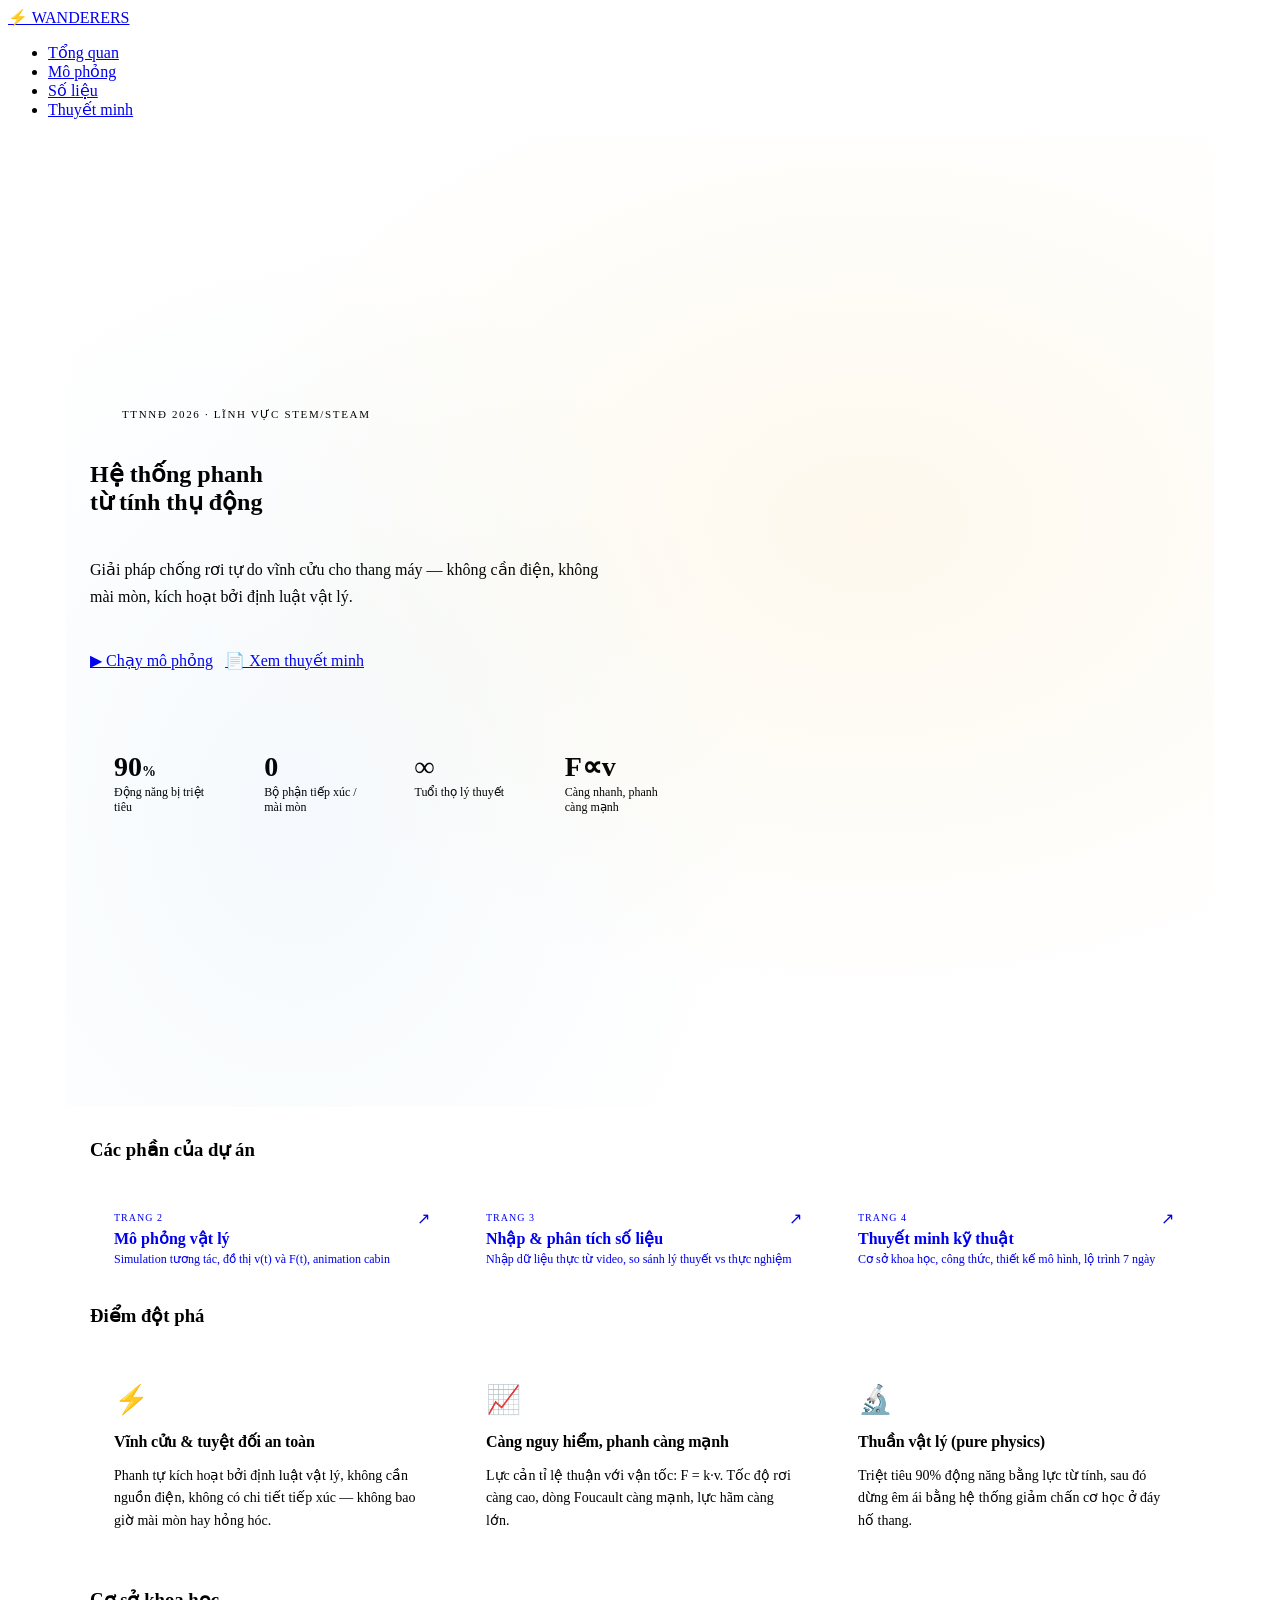
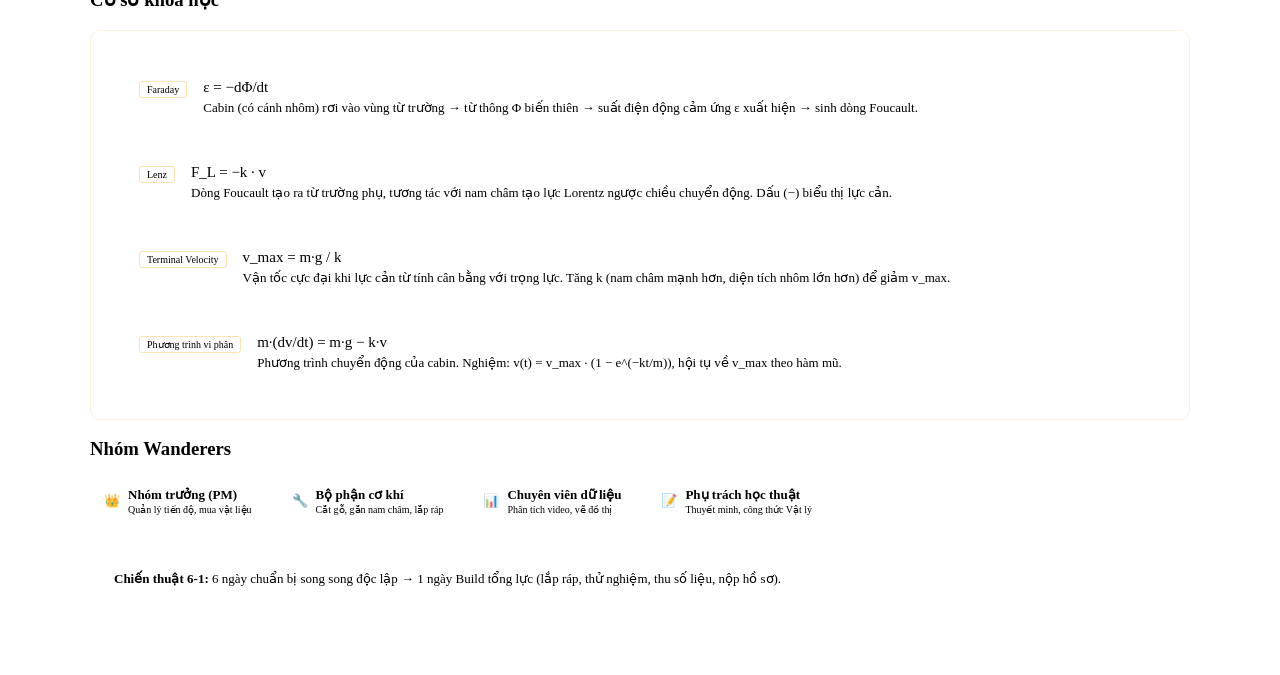
==== index.html @ 01969285 "Add files via upload" ====
<!DOCTYPE html>
<html lang="vi">
<head>
<meta charset="UTF-8">
<meta name="viewport" content="width=device-width, initial-scale=1.0">
<title>Phanh Từ Tính Thụ Động — Wanderers</title>
<link rel="stylesheet" href="assets/style.css">
<style>
.hero {
  min-height: calc(100vh - 56px);
  display: flex;
  flex-direction: column;
  justify-content: center;
  padding: 4rem 1.5rem;
  position: relative;
  overflow: hidden;
}
.hero-bg {
  position: absolute;
  inset: 0;
  background: radial-gradient(ellipse 60% 50% at 70% 40%, rgba(240,165,0,0.07), transparent),
              radial-gradient(ellipse 40% 60% at 20% 70%, rgba(58,143,212,0.05), transparent);
  pointer-events: none;
}
.hero-tag {
  font-family: var(--mono);
  font-size: 11px;
  letter-spacing: 0.15em;
  color: var(--accent);
  text-transform: uppercase;
  margin-bottom: 1.2rem;
  display: flex;
  align-items: center;
  gap: 8px;
}
.hero-tag::before {
  content: '';
  width: 24px; height: 1px;
  background: var(--accent);
}
.hero h1 {
  max-width: 700px;
  margin-bottom: 1.5rem;
}
.hero h1 span { color: var(--accent); }
.hero p {
  max-width: 520px;
  color: var(--text2);
  font-size: 16px;
  margin-bottom: 2.5rem;
  line-height: 1.7;
}
.hero-cta {
  display: flex;
  gap: 12px;
  flex-wrap: wrap;
}
.hero-stats {
  display: grid;
  grid-template-columns: repeat(auto-fit, minmax(140px, 1fr));
  gap: 1px;
  background: var(--border);
  border: 1px solid var(--border);
  border-radius: 10px;
  overflow: hidden;
  margin-top: 4rem;
  max-width: 600px;
}
.hero-stat {
  background: var(--bg2);
  padding: 1.2rem 1.5rem;
}
.hero-stat .n {
  font-family: var(--mono);
  font-size: 28px;
  font-weight: 700;
  color: var(--accent);
  line-height: 1;
}
.hero-stat .u { font-size: 14px; color: var(--text3); }
.hero-stat .d { font-size: 12px; color: var(--text3); margin-top: 4px; }

.feature-grid {
  display: grid;
  grid-template-columns: repeat(auto-fit, minmax(280px, 1fr));
  gap: 1rem;
  margin-top: 2rem;
}

.feature-card {
  background: var(--bg2);
  border: 1px solid var(--border);
  border-radius: 12px;
  padding: 1.5rem;
  transition: border-color 0.2s, transform 0.2s;
  position: relative;
  overflow: hidden;
}
.feature-card:hover {
  border-color: rgba(240,165,0,0.3);
  transform: translateY(-2px);
}
.feature-icon {
  font-size: 28px;
  margin-bottom: 1rem;
  display: block;
}
.feature-card h3 {
  color: var(--text);
  margin-bottom: 0.5rem;
  font-family: var(--display);
  font-size: 16px;
  font-weight: 700;
  text-transform: none;
  letter-spacing: -0.01em;
}
.feature-card p { color: var(--text2); font-size: 14px; line-height: 1.6; }

.physics-box {
  background: var(--bg3);
  border: 1px solid rgba(240,165,0,0.15);
  border-radius: 10px;
  padding: 2rem;
}
.eq-list {
  display: flex;
  flex-direction: column;
  gap: 1rem;
}
.eq-item {
  display: flex;
  align-items: flex-start;
  gap: 1rem;
  padding: 1rem;
  background: var(--bg2);
  border-radius: 8px;
  border: 1px solid var(--border);
}
.eq-num {
  font-family: var(--mono);
  font-size: 10px;
  color: var(--accent);
  border: 1px solid rgba(240,165,0,0.3);
  padding: 2px 7px;
  border-radius: 3px;
  white-space: nowrap;
  margin-top: 2px;
}
.eq-formula {
  font-family: var(--mono);
  font-size: 15px;
  color: var(--accent);
  margin-bottom: 4px;
}
.eq-desc { font-size: 13px; color: var(--text2); }

.team-row {
  display: flex;
  gap: 12px;
  flex-wrap: wrap;
  margin-top: 1rem;
}
.team-chip {
  background: var(--bg3);
  border: 1px solid var(--border);
  border-radius: 6px;
  padding: 8px 14px;
  font-size: 13px;
  display: flex;
  align-items: center;
  gap: 8px;
}
.team-chip .role {
  font-family: var(--mono);
  font-size: 10px;
  color: var(--text3);
  display: block;
  margin-top: 1px;
}

.page-nav-grid {
  display: grid;
  grid-template-columns: repeat(auto-fit, minmax(200px, 1fr));
  gap: 1rem;
  margin-top: 2rem;
}
.page-nav-card {
  background: var(--bg2);
  border: 1px solid var(--border);
  border-radius: 12px;
  padding: 1.2rem 1.5rem;
  text-decoration: none;
  display: block;
  transition: all 0.2s;
  position: relative;
  overflow: hidden;
}
.page-nav-card:hover {
  border-color: rgba(240,165,0,0.4);
  transform: translateY(-2px);
  background: var(--bg3);
}
.page-nav-card .pnc-label {
  font-family: var(--mono);
  font-size: 10px;
  color: var(--text3);
  text-transform: uppercase;
  letter-spacing: 0.1em;
  margin-bottom: 6px;
}
.page-nav-card .pnc-title {
  font-family: var(--display);
  font-size: 16px;
  font-weight: 700;
  color: var(--text);
  margin-bottom: 4px;
}
.page-nav-card .pnc-desc { font-size: 12px; color: var(--text3); }
.page-nav-card .pnc-arrow {
  position: absolute;
  top: 1rem; right: 1rem;
  font-size: 16px;
  color: var(--text3);
  transition: color 0.2s, transform 0.2s;
}
.page-nav-card:hover .pnc-arrow {
  color: var(--accent);
  transform: translate(2px, -2px);
}
</style>
</head>
<body>

<nav>
  <a class="nav-logo" href="index.html">⚡ WANDERERS</a>
  <ul class="nav-links">
    <li><a href="index.html" class="active">Tổng quan</a></li>
    <li><a href="simulation.html">Mô phỏng</a></li>
    <li><a href="data.html">Số liệu</a></li>
    <li><a href="report.html">Thuyết minh</a></li>
  </ul>
</nav>

<main style="max-width:100%;padding:0;">
  <section class="hero" style="max-width:1100px;margin:0 auto;">
    <div class="hero-bg"></div>
    <div class="hero-tag">TTNNĐ 2026 · Lĩnh vực STEM/STEAM</div>
    <h1>Hệ thống phanh<br><span>từ tính thụ động</span></h1>
    <p>Giải pháp chống rơi tự do vĩnh cửu cho thang máy — không cần điện, không mài mòn, kích hoạt bởi định luật vật lý.</p>
    <div class="hero-cta">
      <a href="simulation.html" class="btn primary">▶ Chạy mô phỏng</a>
      <a href="report.html" class="btn">📄 Xem thuyết minh</a>
    </div>
    <div class="hero-stats">
      <div class="hero-stat">
        <div class="n">90<span class="u">%</span></div>
        <div class="d">Động năng bị triệt tiêu</div>
      </div>
      <div class="hero-stat">
        <div class="n">0</div>
        <div class="d">Bộ phận tiếp xúc / mài mòn</div>
      </div>
      <div class="hero-stat">
        <div class="n">∞</div>
        <div class="d">Tuổi thọ lý thuyết</div>
      </div>
      <div class="hero-stat">
        <div class="n">F∝v</div>
        <div class="d">Càng nhanh, phanh càng mạnh</div>
      </div>
    </div>
  </section>

  <div style="max-width:1100px;margin:0 auto;padding:0 1.5rem 4rem;">

    <div class="divider" style="margin:2rem 0;"></div>

    <!-- Navigation cards -->
    <div class="section-title"><h3>Các phần của dự án</h3></div>
    <div class="page-nav-grid">
      <a href="simulation.html" class="page-nav-card">
        <div class="pnc-arrow">↗</div>
        <div class="pnc-label">Trang 2</div>
        <div class="pnc-title">Mô phỏng vật lý</div>
        <div class="pnc-desc">Simulation tương tác, đồ thị v(t) và F(t), animation cabin</div>
      </a>
      <a href="data.html" class="page-nav-card">
        <div class="pnc-arrow">↗</div>
        <div class="pnc-label">Trang 3</div>
        <div class="pnc-title">Nhập & phân tích số liệu</div>
        <div class="pnc-desc">Nhập dữ liệu thực từ video, so sánh lý thuyết vs thực nghiệm</div>
      </a>
      <a href="report.html" class="page-nav-card">
        <div class="pnc-arrow">↗</div>
        <div class="pnc-label">Trang 4</div>
        <div class="pnc-title">Thuyết minh kỹ thuật</div>
        <div class="pnc-desc">Cơ sở khoa học, công thức, thiết kế mô hình, lộ trình 7 ngày</div>
      </a>
    </div>

    <div class="divider"></div>

    <!-- Features -->
    <div class="section-title"><h3>Điểm đột phá</h3></div>
    <div class="feature-grid">
      <div class="feature-card">
        <span class="feature-icon">⚡</span>
        <h3>Vĩnh cửu & tuyệt đối an toàn</h3>
        <p>Phanh tự kích hoạt bởi định luật vật lý, không cần nguồn điện, không có chi tiết tiếp xúc — không bao giờ mài mòn hay hỏng hóc.</p>
      </div>
      <div class="feature-card">
        <span class="feature-icon">📈</span>
        <h3>Càng nguy hiểm, phanh càng mạnh</h3>
        <p>Lực cản tỉ lệ thuận với vận tốc: F = k·v. Tốc độ rơi càng cao, dòng Foucault càng mạnh, lực hãm càng lớn.</p>
      </div>
      <div class="feature-card">
        <span class="feature-icon">🔬</span>
        <h3>Thuần vật lý (pure physics)</h3>
        <p>Triệt tiêu 90% động năng bằng lực từ tính, sau đó dừng êm ái bằng hệ thống giảm chấn cơ học ở đáy hố thang.</p>
      </div>
    </div>

    <div class="divider"></div>

    <!-- Physics -->
    <div class="section-title"><h3>Cơ sở khoa học</h3></div>
    <div class="physics-box">
      <div class="eq-list">
        <div class="eq-item">
          <div class="eq-num">Faraday</div>
          <div>
            <div class="eq-formula">ε = −dΦ/dt</div>
            <div class="eq-desc">Cabin (có cánh nhôm) rơi vào vùng từ trường → từ thông Φ biến thiên → suất điện động cảm ứng ε xuất hiện → sinh dòng Foucault.</div>
          </div>
        </div>
        <div class="eq-item">
          <div class="eq-num">Lenz</div>
          <div>
            <div class="eq-formula">F_L = −k · v</div>
            <div class="eq-desc">Dòng Foucault tạo ra từ trường phụ, tương tác với nam châm tạo lực Lorentz ngược chiều chuyển động. Dấu (−) biểu thị lực cản.</div>
          </div>
        </div>
        <div class="eq-item">
          <div class="eq-num">Terminal Velocity</div>
          <div>
            <div class="eq-formula">v_max = m·g / k</div>
            <div class="eq-desc">Vận tốc cực đại khi lực cản từ tính cân bằng với trọng lực. Tăng k (nam châm mạnh hơn, diện tích nhôm lớn hơn) để giảm v_max.</div>
          </div>
        </div>
        <div class="eq-item">
          <div class="eq-num">Phương trình vi phân</div>
          <div>
            <div class="eq-formula">m·(dv/dt) = m·g − k·v</div>
            <div class="eq-desc">Phương trình chuyển động của cabin. Nghiệm: v(t) = v_max · (1 − e^(−kt/m)), hội tụ về v_max theo hàm mũ.</div>
          </div>
        </div>
      </div>
    </div>

    <div class="divider"></div>

    <!-- Team -->
    <div class="section-title"><h3>Nhóm Wanderers</h3></div>
    <div class="team-row">
      <div class="team-chip">👑 <div><b>Nhóm trưởng (PM)</b><span class="role">Quản lý tiến độ, mua vật liệu</span></div></div>
      <div class="team-chip">🔧 <div><b>Bộ phận cơ khí</b><span class="role">Cắt gỗ, gắn nam châm, lắp ráp</span></div></div>
      <div class="team-chip">📊 <div><b>Chuyên viên dữ liệu</b><span class="role">Phân tích video, vẽ đồ thị</span></div></div>
      <div class="team-chip">📝 <div><b>Phụ trách học thuật</b><span class="role">Thuyết minh, công thức Vật lý</span></div></div>
    </div>

    <div style="margin-top:2rem;padding:1rem 1.5rem;background:var(--bg3);border-radius:8px;border-left:3px solid var(--accent);font-size:13px;color:var(--text2);">
      <b style="color:var(--accent);">Chiến thuật 6-1:</b> 6 ngày chuẩn bị song song độc lập → 1 ngày Build tổng lực (lắp ráp, thử nghiệm, thu số liệu, nộp hồ sơ).
    </div>

  </div>
</main>

</body>
</html>
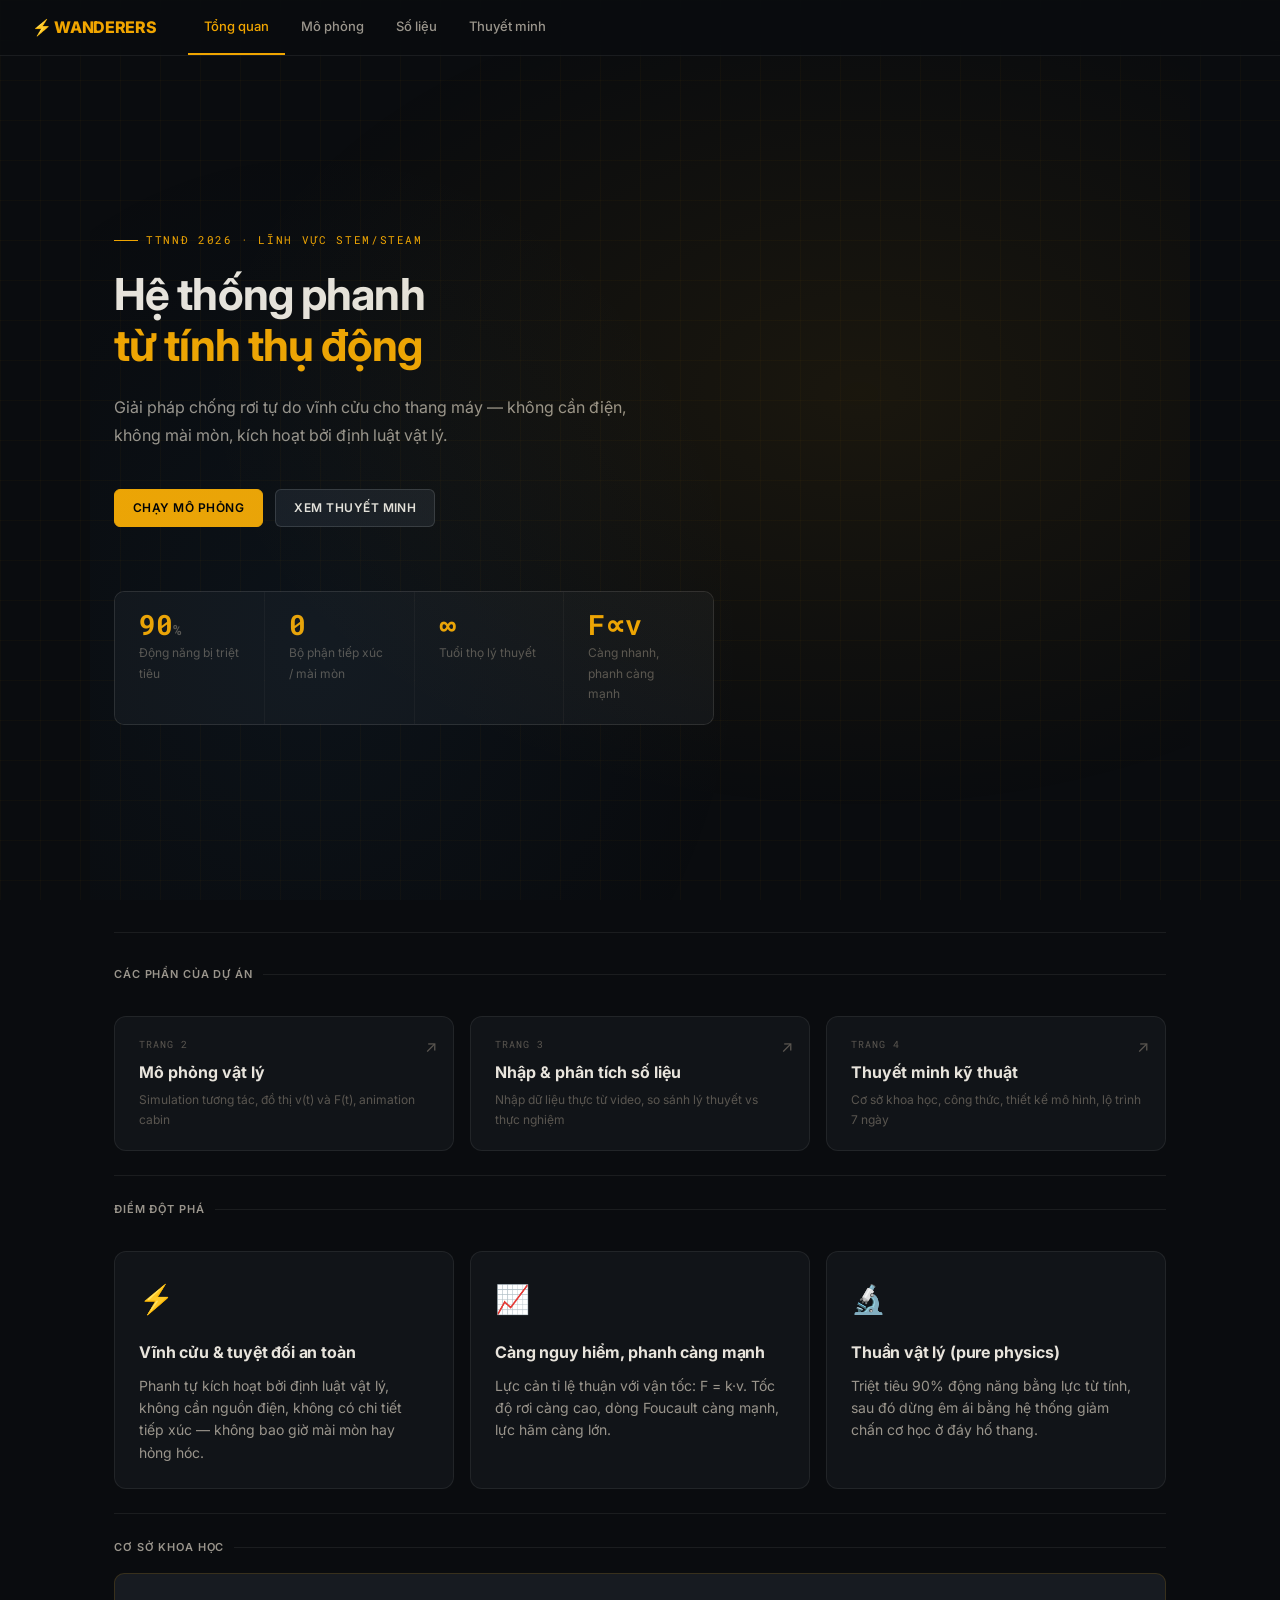
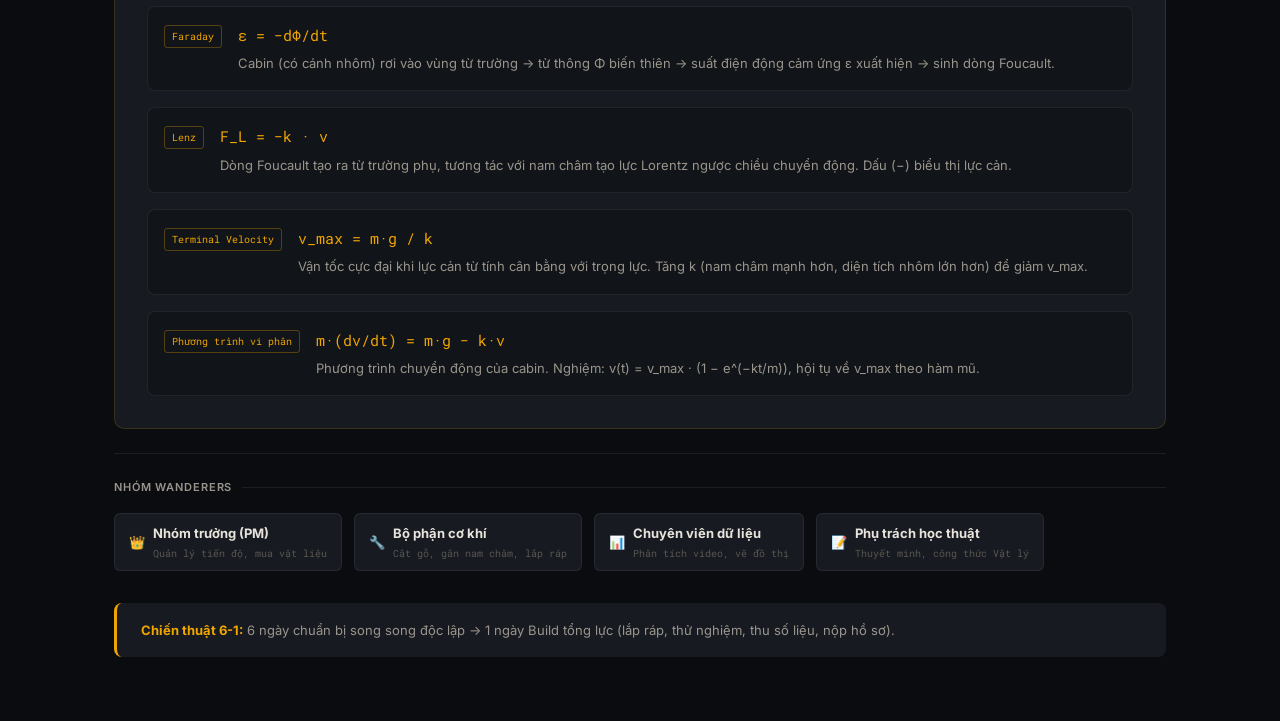
==== commit 425b65ff: "Update index.html" ====
--- a/index.html
+++ b/index.html
@@ -248,8 +248,8 @@
     <h1>Hệ thống phanh<br><span>từ tính thụ động</span></h1>
     <p>Giải pháp chống rơi tự do vĩnh cửu cho thang máy — không cần điện, không mài mòn, kích hoạt bởi định luật vật lý.</p>
     <div class="hero-cta">
-      <a href="simulation.html" class="btn primary">▶ Chạy mô phỏng</a>
-      <a href="report.html" class="btn">📄 Xem thuyết minh</a>
+      <a href="simulation.html" class="btn primary">Chạy mô phỏng</a>
+      <a href="report.html" class="btn">Xem thuyết minh</a>
     </div>
     <div class="hero-stats">
       <div class="hero-stat">
--- a/assets/style.css
+++ b/assets/style.css
@@ -0,0 +1,397 @@
+@import url('https://fonts.googleapis.com/css2?family=Roboto+Mono:wght@400;500;700&family=Inter:wght@400;500;600;700&display=swap');
+
+:root {
+  --bg: #0a0c0f;
+  --bg2: #111418;
+  --bg3: #171b21;
+  --bg4: #1e242c;
+  --border: rgba(255,255,255,0.07);
+  --border2: rgba(255,255,255,0.13);
+  --accent: #f0a500;
+  --accent2: #e06020;
+  --blue: #3a8fd4;
+  --green: #2db87a;
+  --red: #e04040;
+  --purple: #8b6cf0;
+  --text: #e8e4dc;
+  --text2: #9a958c;
+  --text3: #5a5650;
+  --mono: 'Roboto Mono', monospace;
+  --display: 'Inter', sans-serif;
+  --body: 'Inter', sans-serif;
+}
+
+*, *::before, *::after { box-sizing: border-box; margin: 0; padding: 0; }
+
+html { scroll-behavior: smooth; }
+
+body {
+  background: var(--bg);
+  color: var(--text);
+  font-family: var(--body);
+  font-size: 15px;
+  font-weight: 400;
+  line-height: 1.7;
+  min-height: 100vh;
+  overflow-x: hidden;
+}
+
+/* GRID BACKGROUND */
+body::before {
+  content: '';
+  position: fixed;
+  inset: 0;
+  background-image:
+    linear-gradient(rgba(240,165,0,0.03) 1px, transparent 1px),
+    linear-gradient(90deg, rgba(240,165,0,0.03) 1px, transparent 1px);
+  background-size: 40px 40px;
+  pointer-events: none;
+  z-index: 0;
+}
+
+/* NAV */
+nav {
+  position: sticky;
+  top: 0;
+  z-index: 100;
+  background: rgba(10,12,15,0.92);
+  backdrop-filter: blur(12px);
+  border-bottom: 1px solid var(--border);
+  padding: 0 2rem;
+  display: flex;
+  align-items: center;
+  gap: 0;
+  height: 56px;
+}
+
+.nav-logo {
+  font-family: var(--display);
+  font-weight: 800;
+  font-size: 16px;
+  color: var(--accent);
+  letter-spacing: -0.02em;
+  margin-right: 2rem;
+  text-decoration: none;
+  white-space: nowrap;
+}
+
+.nav-links {
+  display: flex;
+  gap: 0;
+  list-style: none;
+  height: 100%;
+}
+
+.nav-links a {
+  display: flex;
+  align-items: center;
+  height: 100%;
+  padding: 0 1rem;
+  font-family: var(--body);
+  font-size: 13px;
+  font-weight: 500;
+  color: var(--text2);
+  text-decoration: none;
+  border-bottom: 2px solid transparent;
+  transition: color 0.2s, border-color 0.2s;
+  white-space: nowrap;
+}
+
+.nav-links a:hover { color: var(--text); }
+.nav-links a.active { color: var(--accent); border-bottom-color: var(--accent); }
+
+/* MAIN LAYOUT */
+main {
+  position: relative;
+  z-index: 1;
+  max-width: 1100px;
+  margin: 0 auto;
+  padding: 2.5rem 1.5rem 4rem;
+}
+
+/* CARDS */
+.card {
+  background: var(--bg2);
+  border: 1px solid var(--border);
+  border-radius: 12px;
+  padding: 1.5rem;
+  position: relative;
+  overflow: hidden;
+}
+
+.card::before {
+  content: '';
+  position: absolute;
+  top: 0; left: 0; right: 0;
+  height: 1px;
+  background: linear-gradient(90deg, transparent, var(--border2), transparent);
+}
+
+.card-accent {
+  border-color: rgba(240,165,0,0.2);
+}
+.card-accent::after {
+  content: '';
+  position: absolute;
+  top: 0; left: 0;
+  width: 3px; height: 100%;
+  background: linear-gradient(180deg, var(--accent), var(--accent2));
+  border-radius: 12px 0 0 12px;
+}
+
+/* HEADINGS */
+h1 {
+  font-family: var(--display);
+  font-weight: 700;
+  font-size: clamp(26px, 4vw, 44px);
+  line-height: 1.15;
+  letter-spacing: -0.02em;
+  color: var(--text);
+}
+
+h2 {
+  font-family: var(--display);
+  font-weight: 600;
+  font-size: clamp(18px, 2.5vw, 24px);
+  letter-spacing: -0.01em;
+}
+
+h3 {
+  font-family: var(--body);
+  font-size: 11px;
+  font-weight: 600;
+  letter-spacing: 0.08em;
+  text-transform: uppercase;
+  color: var(--text2);
+}
+
+/* LABELS */
+.label {
+  font-family: var(--mono);
+  font-size: 10px;
+  font-weight: 700;
+  letter-spacing: 0.12em;
+  text-transform: uppercase;
+  color: var(--accent);
+  padding: 3px 8px;
+  border: 1px solid rgba(240,165,0,0.3);
+  border-radius: 3px;
+  display: inline-block;
+}
+
+/* METRICS */
+.metric-grid {
+  display: grid;
+  grid-template-columns: repeat(auto-fit, minmax(120px, 1fr));
+  gap: 12px;
+}
+
+.metric {
+  background: var(--bg3);
+  border: 1px solid var(--border);
+  border-radius: 8px;
+  padding: 12px 14px;
+}
+
+.metric .val {
+  font-family: var(--mono);
+  font-size: 22px;
+  font-weight: 700;
+  color: var(--accent);
+  line-height: 1;
+}
+
+.metric .lbl {
+  font-size: 11px;
+  color: var(--text3);
+  margin-top: 4px;
+  font-family: var(--body);
+}
+
+/* BUTTONS */
+button, .btn {
+  font-family: var(--body);
+  font-size: 12px;
+  font-weight: 600;
+  letter-spacing: 0.04em;
+  text-transform: uppercase;
+  padding: 8px 18px;
+  border-radius: 6px;
+  border: 1px solid var(--border2);
+  background: var(--bg3);
+  color: var(--text);
+  cursor: pointer;
+  transition: all 0.15s;
+  text-decoration: none;
+  display: inline-flex;
+  align-items: center;
+  gap: 6px;
+}
+
+button:hover, .btn:hover {
+  background: var(--bg4);
+  border-color: rgba(240,165,0,0.4);
+  color: var(--accent);
+}
+
+button.primary, .btn.primary {
+  background: var(--accent);
+  border-color: var(--accent);
+  color: #000;
+}
+button.primary:hover, .btn.primary:hover {
+  background: #fbb520;
+  color: #000;
+}
+
+/* INPUTS */
+input[type=range] {
+  -webkit-appearance: none;
+  width: 100%;
+  height: 4px;
+  background: var(--bg4);
+  border-radius: 2px;
+  outline: none;
+  cursor: pointer;
+}
+input[type=range]::-webkit-slider-thumb {
+  -webkit-appearance: none;
+  width: 14px; height: 14px;
+  border-radius: 50%;
+  background: var(--accent);
+  cursor: pointer;
+  transition: transform 0.15s;
+}
+input[type=range]::-webkit-slider-thumb:hover { transform: scale(1.3); }
+
+input[type=number], input[type=text] {
+  background: var(--bg3);
+  border: 1px solid var(--border2);
+  border-radius: 6px;
+  color: var(--text);
+  font-family: var(--mono);
+  font-size: 13px;
+  padding: 7px 10px;
+  outline: none;
+  transition: border-color 0.15s;
+}
+input[type=number]:focus, input[type=text]:focus {
+  border-color: var(--accent);
+}
+
+/* BADGES */
+.badge {
+  font-family: var(--mono);
+  font-size: 10px;
+  font-weight: 700;
+  letter-spacing: 0.08em;
+  text-transform: uppercase;
+  padding: 3px 9px;
+  border-radius: 3px;
+  display: inline-block;
+}
+.badge-green { background: rgba(45,184,122,0.15); color: var(--green); border: 1px solid rgba(45,184,122,0.3); }
+.badge-red { background: rgba(224,64,64,0.15); color: var(--red); border: 1px solid rgba(224,64,64,0.3); }
+.badge-amber { background: rgba(240,165,0,0.15); color: var(--accent); border: 1px solid rgba(240,165,0,0.3); }
+.badge-blue { background: rgba(58,143,212,0.15); color: var(--blue); border: 1px solid rgba(58,143,212,0.3); }
+
+/* TABLE */
+table {
+  width: 100%;
+  border-collapse: collapse;
+  font-family: var(--mono);
+  font-size: 12px;
+}
+th {
+  text-align: left;
+  padding: 8px 12px;
+  color: var(--text3);
+  font-size: 10px;
+  letter-spacing: 0.1em;
+  text-transform: uppercase;
+  border-bottom: 1px solid var(--border);
+}
+td {
+  padding: 9px 12px;
+  border-bottom: 1px solid var(--border);
+  color: var(--text);
+}
+tr:hover td { background: rgba(255,255,255,0.02); }
+
+/* FORMULA BOX */
+.formula {
+  background: var(--bg3);
+  border: 1px solid rgba(240,165,0,0.2);
+  border-radius: 8px;
+  padding: 14px 18px;
+  font-family: var(--mono);
+  font-size: 14px;
+  color: var(--accent);
+  text-align: center;
+  letter-spacing: 0.05em;
+}
+
+/* DIVIDER */
+.divider {
+  height: 1px;
+  background: var(--border);
+  margin: 1.5rem 0;
+}
+
+/* SECTION TITLE */
+.section-title {
+  display: flex;
+  align-items: center;
+  gap: 10px;
+  margin-bottom: 1rem;
+}
+.section-title::after {
+  content: '';
+  flex: 1;
+  height: 1px;
+  background: var(--border);
+}
+
+/* CANVAS WRAPPER */
+.chart-wrap {
+  position: relative;
+  width: 100%;
+}
+
+/* SCROLLBAR */
+::-webkit-scrollbar { width: 6px; }
+::-webkit-scrollbar-track { background: var(--bg); }
+::-webkit-scrollbar-thumb { background: var(--bg4); border-radius: 3px; }
+
+/* PRINT */
+@media print {
+  body::before { display: none; }
+  nav { display: none; }
+  .no-print { display: none; }
+  body { background: white; color: black; }
+  .card { border: 1px solid #ddd; }
+}
+
+/* ANIMATIONS */
+@keyframes fadeIn { from { opacity:0; transform: translateY(8px); } to { opacity:1; transform: translateY(0); } }
+@keyframes pulse { 0%,100% { opacity:1; } 50% { opacity:0.5; } }
+@keyframes scanline { from { transform: translateY(-100%); } to { transform: translateY(100vh); } }
+
+.fade-in { animation: fadeIn 0.4s ease both; }
+
+/* ── MOBILE NAV FIX ── */
+@media (max-width: 600px) {
+  nav {
+    padding: 0 0.75rem;
+    overflow-x: auto;
+    -webkit-overflow-scrolling: touch;
+  }
+  .nav-logo {
+    font-size: 13px;
+    margin-right: 1rem;
+  }
+  .nav-links a {
+    font-size: 12px;
+    padding: 0 0.65rem;
+  }
+}
